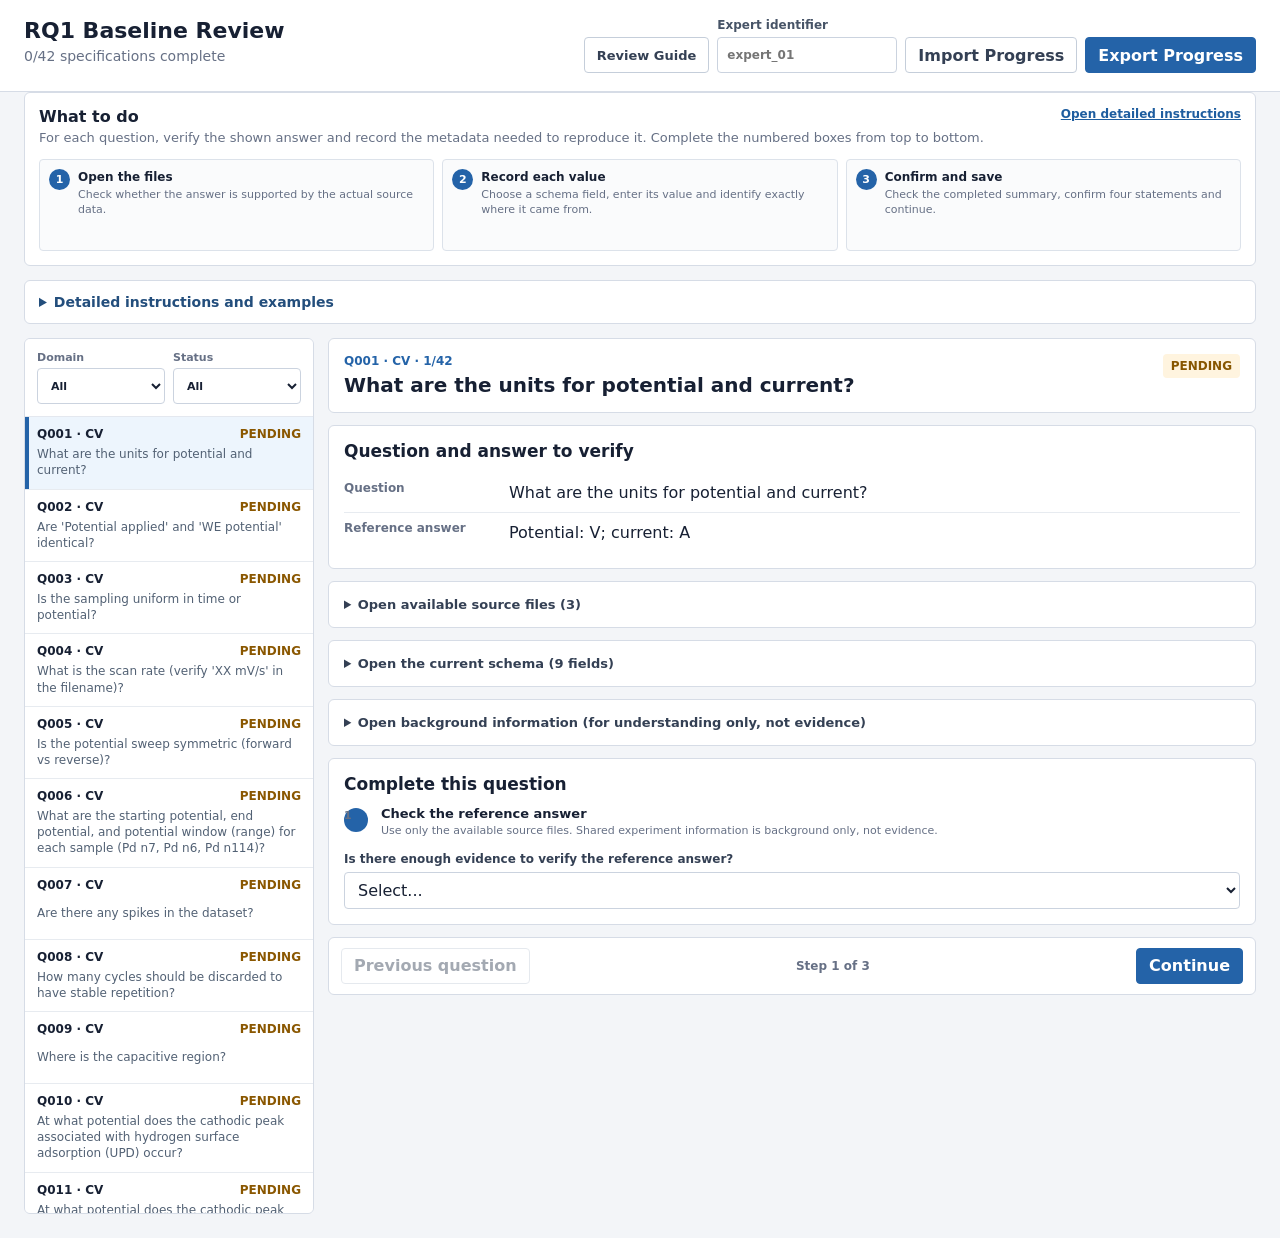
==== docs/baseline-review/index.html @ cbc051f6 "Update source-grounded baseline review" ====
<!doctype html>
<html lang="en">
  <head>
    <meta charset="utf-8" />
    <meta name="viewport" content="width=device-width, initial-scale=1" />
    <title>RQ1 Baseline Review</title>
    <link rel="stylesheet" href="style.css?v=15" />
  </head>
  <body>
    <main class="app">
      <header class="topbar">
        <div>
          <h1>RQ1 Baseline Review</h1>
          <p id="progressText">Loading the blank specification packet...</p>
        </div>
        <div class="reviewer-tools">
          <a class="button-link secondary guide-link" href="#reviewGuide">Review Guide</a>
          <label>
            Expert identifier
            <input id="reviewerId" type="text" autocomplete="off" placeholder="expert_01" />
          </label>
          <button id="importBtn" type="button" class="secondary">Import Progress</button>
          <input id="importFile" type="file" accept="application/json,.json" hidden />
          <button id="exportBtn" type="button">Export Progress</button>
        </div>
      </header>

      <section class="quick-start" aria-labelledby="quickStartTitle">
        <div class="quick-start-heading">
          <div>
            <strong id="quickStartTitle">What to do</strong>
            <span>For each question, verify the shown answer and record the metadata needed to reproduce it. Complete the numbered boxes from top to bottom.</span>
          </div>
          <a class="guide-link" href="#reviewGuide">Open detailed instructions</a>
        </div>
        <ol class="quick-steps three-steps">
          <li><strong>Open the files</strong><span>Check whether the answer is supported by the actual source data.</span></li>
          <li><strong>Record each value</strong><span>Choose a schema field, enter its value and identify exactly where it came from.</span></li>
          <li><strong>Confirm and save</strong><span>Check the completed summary, confirm four statements and continue.</span></li>
        </ol>
      </section>

      <details id="reviewGuide" class="review-guide">
        <summary>Detailed instructions and examples</summary>
        <div class="guide-content">
          <section>
            <h2>Your goal</h2>
            <p>Create one verified baseline for each question. A baseline contains the schema field, grounded metadata value, exact source parts and procedure needed to reproduce the reference answer. You are not classifying failures on this page.</p>
          </section>

          <section>
            <h2>Before you start</h2>
            <ol>
              <li>Enter a reviewer code, for example <code>expert_01</code>.</li>
              <li>Read the question and reference answer.</li>
              <li>Open the source files and schema when you need to inspect them. Shared experiment information is background only.</li>
            </ol>
          </section>

          <section>
            <h2>What to select and what to type</h2>
            <dl class="guide-definitions">
              <dt>Is the answer supported?</dt>
              <dd>Choose <strong>Yes</strong> when the shown evidence is enough to verify it. Choose <strong>No</strong> when required information is absent. Choose <strong>Not sure</strong> when you cannot decide from what is shown.</dd>

              <dt>How the value was obtained</dt>
              <dd>For each metadata value, choose whether you copied it, calculated it or interpreted the data. Different values may use different methods.</dd>

              <dt>Source files</dt>
              <dd>Open the files to inspect their values. Select only the file or files actually used. Do not select every file unless all of them are needed.</dd>

              <dt>Exact source parts</dt>
              <dd>For every metadata value, tick the filename, header or data column that you used. A calculation must include every input column. A scientific interpretation must include every examined column.</dd>

              <dt>Shared experiment information</dt>
              <dd>This is provided only to help you understand the experiment. It is not an evidence source. Do not use it to verify the answer or enter a metadata value.</dd>

              <dt>Existing or new field</dt>
              <dd>Use an existing field when the schema already has a suitable place for the value. For a new field, first enter a short concept name such as <code>potential unit</code>. The page converts it mechanically to <code>potential_unit</code>. Check the suggested name, then write one sentence explaining what the field stores, including its scope and unit when needed.</dd>

              <dt>Value</dt>
              <dd>Enter the value supported by the evidence, including the unit when the field is text. Do not invent a value to match the reference answer.</dd>

              <dt>Direct reading</dt>
              <dd><strong>No formula.</strong> Use this form: <code>Column or header = Potential applied (V)</code>.</dd>

              <dt>Calculation</dt>
              <dd>Use this form: <code>Formula = max(Time(s)) - min(Time(s)); Input = Time(s); Unit = seconds</code>.</dd>

              <dt>Scientific rule</dt>
              <dd>Use this form: <code>Rule = ...; Threshold = ...; Data region = ...</code>. Write <code>not applicable</code> when no numerical threshold is used.</dd>

            </dl>
          </section>

          <section>
            <h2>One short example</h2>
            <p>For “What is the total duration?”, you might use the existing field <code>experiment_duration_seconds</code>, enter <code>5400</code>, choose <strong>Calculate</strong>, tick the <code>Time(s)</code> column and write <code>Formula = max(Time(s)) - min(Time(s)); Input = Time(s); Unit = seconds</code>.</p>
            <p>When a new field is required, enter <code>potential unit</code> as the short concept name, check the suggested name <code>potential_unit</code> and describe it as <code>Unit used for applied and working-electrode potential values.</code></p>
            <p>If an answer needs two metadata values, such as potential unit and current unit, complete one value box for each field.</p>
          </section>

          <section>
            <h2>Finish and save</h2>
            <p>Select <strong>Check my entries</strong>. Read the summary and tick the four confirmation boxes. Then select <strong>Save this question and continue</strong>. Use <strong>Export Progress</strong> before changing computers and <strong>Import Progress</strong> to continue later.</p>
          </section>
        </div>
      </details>

      <section class="workspace">
        <aside class="sidebar">
          <div class="sidebar-controls">
            <label>
              Domain
              <select id="domainFilter">
                <option value="ALL">All</option>
                <option value="CV">CV</option>
                <option value="DIL">DIL</option>
              </select>
            </label>
            <label>
              Status
              <select id="statusFilter">
                <option value="ALL">All</option>
                <option value="PENDING">Pending</option>
                <option value="COMPLETE">Complete</option>
              </select>
            </label>
          </div>
          <nav id="itemList" class="item-list" aria-label="Questions"></nav>
        </aside>

        <article id="itemView" class="item-view" aria-live="polite"></article>
      </section>
    </main>

    <script>
      window.HUMAN_ROUTE_CONFIG = {
        packetPath: "route_authoring_packet.json",
        sourceLinksEnabled: false,
        storageKey: "rq1-human-route-authoring-v1",
        reviewProtocol: "rq1-independent-human-route-review-v1"
      };
    </script>
    <script src="app.js?v=21"></script>
  </body>
</html>
---- docs/baseline-review/style.css ----
:root {
  color-scheme: light;
  font-family: Inter, ui-sans-serif, system-ui, -apple-system, BlinkMacSystemFont, "Segoe UI", sans-serif;
  color: #172033;
  background: #f3f5f8;
  font-synthesis: none;
}

* { box-sizing: border-box; }
body { margin: 0; }
button, input, select, textarea { font: inherit; }
button { cursor: pointer; }

.app { min-height: 100vh; }
.topbar {
  display: flex;
  justify-content: space-between;
  gap: 24px;
  padding: 18px 24px;
  border-bottom: 1px solid #d6dce6;
  background: #fff;
}
.topbar h1 { margin: 0; font-size: 22px; letter-spacing: 0; }
.topbar p { margin: 5px 0 0; color: #667085; font-size: 14px; }
.reviewer-tools { display: flex; align-items: end; gap: 8px; flex-wrap: wrap; }
.reviewer-tools label { display: grid; gap: 5px; color: #475467; font-size: 12px; font-weight: 700; }
.reviewer-tools input { width: 180px; }

input, select, textarea {
  border: 1px solid #cbd3df;
  border-radius: 4px;
  background: #fff;
  color: #172033;
}
input, select { min-height: 36px; padding: 7px 9px; }
textarea { width: 100%; min-height: 88px; padding: 9px 10px; resize: vertical; line-height: 1.45; }
input:focus, select:focus, textarea:focus { outline: 2px solid #9bc3ef; outline-offset: 1px; border-color: #2463a8; }

button {
  min-height: 36px;
  padding: 7px 12px;
  border: 1px solid #2463a8;
  border-radius: 4px;
  background: #2463a8;
  color: #fff;
  font-weight: 700;
}
button.secondary { border-color: #c5ceda; background: #fff; color: #344054; }
button:disabled { cursor: default; opacity: 0.45; }
.button-link {
  display: inline-flex;
  align-items: center;
  min-height: 36px;
  padding: 7px 12px;
  border: 1px solid #2463a8;
  border-radius: 4px;
  background: #2463a8;
  color: #fff;
  font-size: 13px;
  font-weight: 700;
  text-decoration: none;
}
.button-link.secondary { border-color: #c5ceda; background: #fff; color: #344054; }

.protocol-note {
  display: grid;
  grid-template-columns: auto minmax(240px, 1fr);
  align-items: center;
  gap: 16px;
  margin: 14px 24px;
  padding: 12px 14px;
  border: 1px solid #b8c8dc;
  border-left: 4px solid #2463a8;
  background: #f7fbff;
  font-size: 13px;
  line-height: 1.45;
}
.protocol-note span { color: #526174; }

.quick-start, .review-guide {
  margin: 0 24px 14px;
  border: 1px solid #d6dce6;
  border-radius: 6px;
  background: #fff;
}
.quick-start { padding: 14px; }
.quick-start-heading { display: flex; justify-content: space-between; align-items: start; gap: 16px; }
.quick-start-heading > div { display: grid; gap: 3px; }
.quick-start-heading strong { font-size: 16px; }
.quick-start-heading span { color: #667085; font-size: 13px; line-height: 1.4; }
.quick-start-heading a, .review-guide a { color: #1e5d9f; font-size: 12px; font-weight: 700; }
.quick-steps {
  display: grid;
  grid-template-columns: repeat(5, minmax(0, 1fr));
  gap: 8px;
  margin: 12px 0 0;
  padding: 0;
  list-style: none;
  counter-reset: quick-step;
}
.quick-steps.three-steps { grid-template-columns: repeat(3, minmax(0, 1fr)); }
.quick-steps li {
  position: relative;
  min-height: 92px;
  padding: 10px 9px 9px 38px;
  border: 1px solid #dce2ea;
  border-radius: 4px;
  background: #fafbfc;
  counter-increment: quick-step;
}
.quick-steps li::before {
  content: counter(quick-step);
  position: absolute;
  top: 9px;
  left: 9px;
  display: grid;
  place-items: center;
  width: 21px;
  height: 21px;
  border-radius: 50%;
  background: #2463a8;
  color: #fff;
  font-size: 11px;
  font-weight: 800;
}
.quick-steps strong, .quick-steps span { display: block; }
.quick-steps strong { margin-bottom: 4px; font-size: 12px; }
.quick-steps span { color: #667085; font-size: 11px; line-height: 1.35; }

.review-guide { scroll-margin-top: 12px; }
.review-guide > summary {
  padding: 13px 14px;
  color: #234e7c;
  font-size: 14px;
  font-weight: 800;
  cursor: pointer;
}
.review-guide[open] > summary { border-bottom: 1px solid #e2e7ed; }
.guide-content { display: grid; grid-template-columns: 1fr 1fr; gap: 18px 24px; padding: 18px; }
.guide-content section:first-child, .guide-content section:nth-child(3), .guide-content section:nth-child(4) { grid-column: 1 / -1; }
.guide-content h2 { margin: 0 0 8px; font-size: 15px; }
.guide-content h3 { margin: 0 0 6px; font-size: 12px; }
.guide-content p, .guide-content li, .guide-content dd { color: #526174; font-size: 12px; line-height: 1.5; }
.guide-content p { margin: 0; }
.guide-content ol, .guide-content ul { margin: 7px 0 0; padding-left: 19px; }
.guide-content code { font-family: ui-monospace, SFMono-Regular, Menlo, Consolas, monospace; color: #243f5e; }
.route-chain { display: flex; align-items: center; gap: 7px; flex-wrap: wrap; margin-top: 12px; }
.route-chain span { padding: 6px 8px; border: 1px solid #cfd9e6; border-radius: 4px; background: #f6f9fc; font-size: 11px; font-weight: 700; }
.route-chain b { color: #7c899a; font-size: 10px; text-transform: uppercase; }
.guide-definitions { display: grid; grid-template-columns: 230px minmax(0, 1fr); margin: 0; }
.guide-definitions dt, .guide-definitions dd { margin: 0; padding: 8px 0; border-top: 1px solid #e7ebf0; }
.guide-definitions dt { padding-right: 12px; color: #344054; font-size: 12px; font-weight: 800; }
.example-grid { display: grid; grid-template-columns: repeat(3, minmax(0, 1fr)); gap: 8px; margin-top: 10px; }
.example-grid > div { min-width: 0; padding: 10px; border: 1px solid #dce2ea; border-radius: 4px; background: #fafbfc; }
.example-grid pre { margin: 0; overflow: auto; color: #344054; font-size: 11px; line-height: 1.4; }

.workspace { display: grid; grid-template-columns: 290px minmax(0, 1fr); gap: 14px; padding: 0 24px 24px; }
.sidebar, .panel, .nav-panel {
  border: 1px solid #d6dce6;
  border-radius: 6px;
  background: #fff;
}
.sidebar { position: sticky; top: 12px; align-self: start; max-height: calc(100vh - 24px); overflow: auto; }
.sidebar-controls { display: grid; grid-template-columns: 1fr 1fr; gap: 8px; padding: 12px; border-bottom: 1px solid #e4e8ef; }
.sidebar-controls label { display: grid; gap: 4px; color: #667085; font-size: 11px; font-weight: 700; }
.item-list { display: grid; }
.item-button {
  display: grid;
  gap: 5px;
  width: 100%;
  min-height: 72px;
  padding: 10px 12px;
  border: 0;
  border-bottom: 1px solid #e7ebf0;
  border-radius: 0;
  background: #fff;
  color: #172033;
  text-align: left;
  font-weight: 400;
}
.item-button:hover { background: #f6f9fc; }
.item-button.active { box-shadow: inset 4px 0 #2463a8; background: #edf5fd; }
.item-top { display: flex; justify-content: space-between; gap: 8px; font-size: 12px; font-weight: 800; }
.item-question { color: #526174; font-size: 12px; line-height: 1.35; }
.status { color: #8a5700; }
.status.complete { color: #16704a; }

.item-view { min-width: 0; }
.panel { margin-bottom: 12px; padding: 15px; }
.panel h2 { margin: 0 0 12px; font-size: 17px; }
.panel h3 { margin: 15px 0 8px; font-size: 14px; }
.question-heading { display: flex; justify-content: space-between; gap: 16px; align-items: start; }
.eyebrow { margin-bottom: 5px; color: #2463a8; font-size: 12px; font-weight: 800; text-transform: uppercase; }
.question-heading h2 { margin: 0; font-size: 20px; }
.completion-badge { flex: 0 0 auto; padding: 5px 8px; border-radius: 4px; background: #fff4df; color: #875600; font-size: 12px; font-weight: 800; }
.completion-badge.complete { background: #e8f6ee; color: #17613f; }

.evidence-grid { display: grid; grid-template-columns: minmax(0, 0.85fr) minmax(0, 1.15fr); gap: 12px; }
.labeled-value { display: grid; grid-template-columns: 155px minmax(0, 1fr); gap: 10px; padding: 8px 0; border-top: 1px solid #e7ebf0; }
.labeled-value:first-of-type { border-top: 0; }
.value-label { color: #667085; font-size: 12px; font-weight: 800; }
.value-content { white-space: pre-wrap; overflow-wrap: anywhere; line-height: 1.45; }

.schema-grid, .source-grid { display: grid; grid-template-columns: repeat(auto-fit, minmax(230px, 1fr)); gap: 8px; }
.schema-card, .source-card { padding: 10px; border: 1px solid #dce2ea; border-radius: 4px; background: #fafbfc; }
.schema-card strong, .source-card strong { display: block; overflow-wrap: anywhere; }
.schema-card p, .source-card p { margin: 5px 0 0; color: #667085; font-size: 12px; line-height: 1.4; }
.source-link { display: inline-block; margin-top: 8px; color: #175cd3; font-size: 12px; font-weight: 800; text-decoration: none; }
.source-link:hover { text-decoration: underline; }
.private-source-note { display: block; margin-top: 8px; color: #667085; font-size: 12px; font-weight: 700; }
.field-type { color: #2463a8; font-size: 11px; font-weight: 800; }
.context { max-height: 220px; overflow: auto; padding: 10px; border: 1px solid #e1e6ed; background: #fafbfc; white-space: pre-wrap; font-size: 12px; line-height: 1.45; }
.reference-details > summary { color: #344054; font-size: 13px; font-weight: 800; cursor: pointer; }
.reference-details[open] > summary { margin-bottom: 12px; padding-bottom: 10px; border-bottom: 1px solid #e2e7ed; }

.form-grid { display: grid; grid-template-columns: 1fr 1fr; gap: 12px; }
.form-step {
  grid-column: 1 / -1;
  display: grid;
  grid-template-columns: 28px minmax(0, 1fr);
  gap: 9px;
  align-items: start;
  margin-top: 5px;
  padding: 10px 0 2px;
  border-top: 1px solid #e2e7ed;
}
.form-step:first-child { margin-top: 0; padding-top: 0; border-top: 0; }
.form-step-number { display: grid; place-items: center; width: 24px; height: 24px; border-radius: 50%; background: #2463a8; color: #fff; font-size: 11px; font-weight: 800; }
.form-step strong, .form-step span { display: block; }
.form-step strong { font-size: 13px; }
.form-step span { margin-top: 2px; color: #667085; font-size: 11px; line-height: 1.4; }
.form-field { display: grid; align-content: start; gap: 6px; }
.form-field.full { grid-column: 1 / -1; }
.form-field > span { color: #344054; font-size: 12px; font-weight: 800; }
.help { color: #667085; font-size: 11px; line-height: 1.4; }
.route-editor { gap: 10px; }
.route-editor-heading > div { display: grid; gap: 3px; }
.route-editor-heading strong { color: #344054; font-size: 12px; }
.route-editor-heading span { color: #667085; font-size: 11px; line-height: 1.4; }
.method-guidance { display: grid; gap: 3px; padding: 9px 10px; border-left: 3px solid #2463a8; background: #eef5fc; }
.method-guidance strong { color: #234e7c; font-size: 12px; }
.method-guidance span { color: #526174; font-size: 11px; line-height: 1.4; }
.method-example { display: grid; grid-template-columns: auto minmax(0, 1fr); gap: 7px; margin-top: 5px; padding-top: 6px; border-top: 1px solid #cfdeed; }
.method-example b { color: #344054; font-size: 11px; }
.method-example span { overflow-wrap: anywhere; }
.next-action { padding: 10px 12px; border-left: 3px solid #6b7f99; background: #f5f7fa; color: #475467; font-size: 12px; line-height: 1.45; }
.route-empty { padding: 14px; border: 1px dashed #cbd3df; border-radius: 4px; color: #667085; font-size: 12px; text-align: center; }
.route-field-card { padding: 12px; border: 1px solid #cfd8e4; border-radius: 4px; background: #f9fbfd; }
.route-field-header { display: flex; justify-content: space-between; align-items: center; gap: 12px; margin-bottom: 10px; }
.route-field-header > strong { overflow-wrap: anywhere; font-size: 13px; }
.compact-button { min-height: 30px; padding: 4px 8px; font-size: 11px; }
.route-field-grid { display: grid; grid-template-columns: 1fr 1fr; gap: 9px; }
.route-control { display: grid; align-content: start; gap: 5px; }
.route-control.full, .existing-field-summary.full, .method-guidance.full, .next-action.full, .field-name-help.full { grid-column: 1 / -1; }
.field-name-help { display: flex; align-items: center; justify-content: space-between; gap: 10px; padding: 8px 9px; border-left: 3px solid #2463a8; background: #f4f8fc; }
.field-name-help span { color: #526174; font-size: 11px; line-height: 1.4; }
.field-name-help code { flex: none; padding: 5px 7px; border: 1px solid #d7dee8; background: #fff; color: #243f5e; font-size: 11px; }
.route-control > span { color: #475467; font-size: 11px; font-weight: 800; }
.route-control textarea { min-height: 70px; }
.existing-field-summary { display: grid; gap: 3px; padding: 9px; border-left: 3px solid #5489bf; background: #eef5fc; }
.existing-field-summary strong { overflow-wrap: anywhere; font-size: 11px; }
.existing-field-summary span { color: #526174; font-size: 11px; line-height: 1.4; }
.add-field-button { justify-self: start; }
.baseline-summary { border: 1px solid #d5dee9; border-radius: 4px; background: #fafbfc; padding: 10px 12px; }
.baseline-summary .labeled-value { grid-template-columns: 180px minmax(0, 1fr); }
.summary-label { margin-top: 8px; padding-top: 10px; border-top: 1px solid #e1e6ed; color: #667085; font-size: 12px; font-weight: 800; }
.summary-fields { display: grid; gap: 6px; margin-top: 7px; }
.summary-field { display: grid; gap: 2px; padding: 8px; border: 1px solid #dde3eb; border-radius: 4px; background: #fff; }
.summary-field strong { overflow-wrap: anywhere; font-size: 12px; }
.summary-field span { overflow-wrap: anywhere; color: #526174; font-size: 11px; line-height: 1.35; }
.validation-list { display: grid; gap: 7px; }
.validation-check { display: flex; align-items: start; gap: 9px; padding: 10px; border: 1px solid #dce2ea; border-radius: 4px; background: #fafbfc; }
.validation-check input { flex: 0 0 auto; min-height: auto; width: 17px; height: 17px; margin-top: 1px; }
.validation-check span { color: #344054; font-size: 12px; font-weight: 700; line-height: 1.4; }
.source-options { display: grid; gap: 6px; }
.check-option { display: flex; align-items: start; gap: 8px; padding: 7px 8px; border: 1px solid #e0e5ec; border-radius: 4px; }
.check-option input { min-height: auto; width: 16px; height: 16px; margin-top: 1px; }
.check-option span { overflow-wrap: anywhere; font-size: 12px; }
.source-component-selector { display: grid; gap: 8px; }
.source-component-groups { display: grid; gap: 8px; }
.source-component-group { display: grid; gap: 7px; padding: 9px; border: 1px solid #d7dee8; border-radius: 4px; background: #fff; }
.source-component-group > strong { overflow-wrap: anywhere; font-size: 12px; }
.source-component-options { display: grid; grid-template-columns: repeat(2, minmax(0, 1fr)); gap: 6px; }
.source-component-option { display: grid; grid-template-columns: 16px minmax(0, 1fr); align-items: start; gap: 7px; padding: 7px 8px; border: 1px solid #e0e5ec; border-radius: 4px; background: #f8fafc; }
.source-component-option input { width: 16px; height: 16px; min-height: auto; margin: 1px 0 0; }
.source-component-option span { overflow-wrap: anywhere; font-size: 12px; line-height: 1.35; }
.json-input { min-height: 180px; font-family: ui-monospace, SFMono-Regular, Menlo, Consolas, monospace; font-size: 12px; tab-size: 2; }
.validation-error { margin-top: 12px; padding: 9px 10px; border-left: 3px solid #b42318; background: #fff2f0; color: #8f1f17; font-size: 12px; }

.nav-panel { display: grid; grid-template-columns: auto 1fr auto; align-items: center; gap: 12px; margin-bottom: 12px; padding: 10px 12px; }
.nav-status { text-align: center; color: #667085; font-size: 12px; font-weight: 800; }

@media (max-width: 980px) {
  .protocol-note { grid-template-columns: 1fr; }
  .quick-steps { grid-template-columns: repeat(2, minmax(0, 1fr)); }
  .quick-steps.three-steps { grid-template-columns: repeat(3, minmax(0, 1fr)); }
  .guide-content { grid-template-columns: 1fr; }
  .guide-content section:first-child, .guide-content section:nth-child(3), .guide-content section:nth-child(4) { grid-column: auto; }
  .example-grid { grid-template-columns: 1fr; }
  .workspace { grid-template-columns: 1fr; }
  .sidebar { position: static; max-height: 320px; }
  .evidence-grid, .form-grid { grid-template-columns: 1fr; }
  .form-field.full { grid-column: auto; }
  .route-field-grid { grid-template-columns: 1fr; }
  .route-control.full, .existing-field-summary.full, .method-guidance.full, .next-action.full, .field-name-help.full { grid-column: auto; }
  .field-name-help { align-items: start; flex-direction: column; }
  .source-component-options { grid-template-columns: 1fr; }
}

@media (max-width: 640px) {
  .topbar { flex-direction: column; padding: 14px; }
  .protocol-note { margin: 10px 14px; }
  .quick-start, .review-guide { margin: 0 14px 10px; }
  .quick-start-heading { display: grid; }
  .quick-steps { grid-template-columns: 1fr; }
  .quick-steps.three-steps { grid-template-columns: 1fr; }
  .quick-steps li { min-height: auto; }
  .guide-content { padding: 14px; }
  .guide-definitions { grid-template-columns: 1fr; }
  .guide-definitions dt { padding-bottom: 2px; }
  .guide-definitions dd { padding-top: 0; border-top: 0; }
  .workspace { padding: 0 14px 14px; }
  .reviewer-tools { align-items: stretch; }
  .reviewer-tools label, .reviewer-tools input { width: 100%; }
  .labeled-value { grid-template-columns: 1fr; gap: 3px; }
  .baseline-summary .labeled-value { grid-template-columns: 1fr; }
}
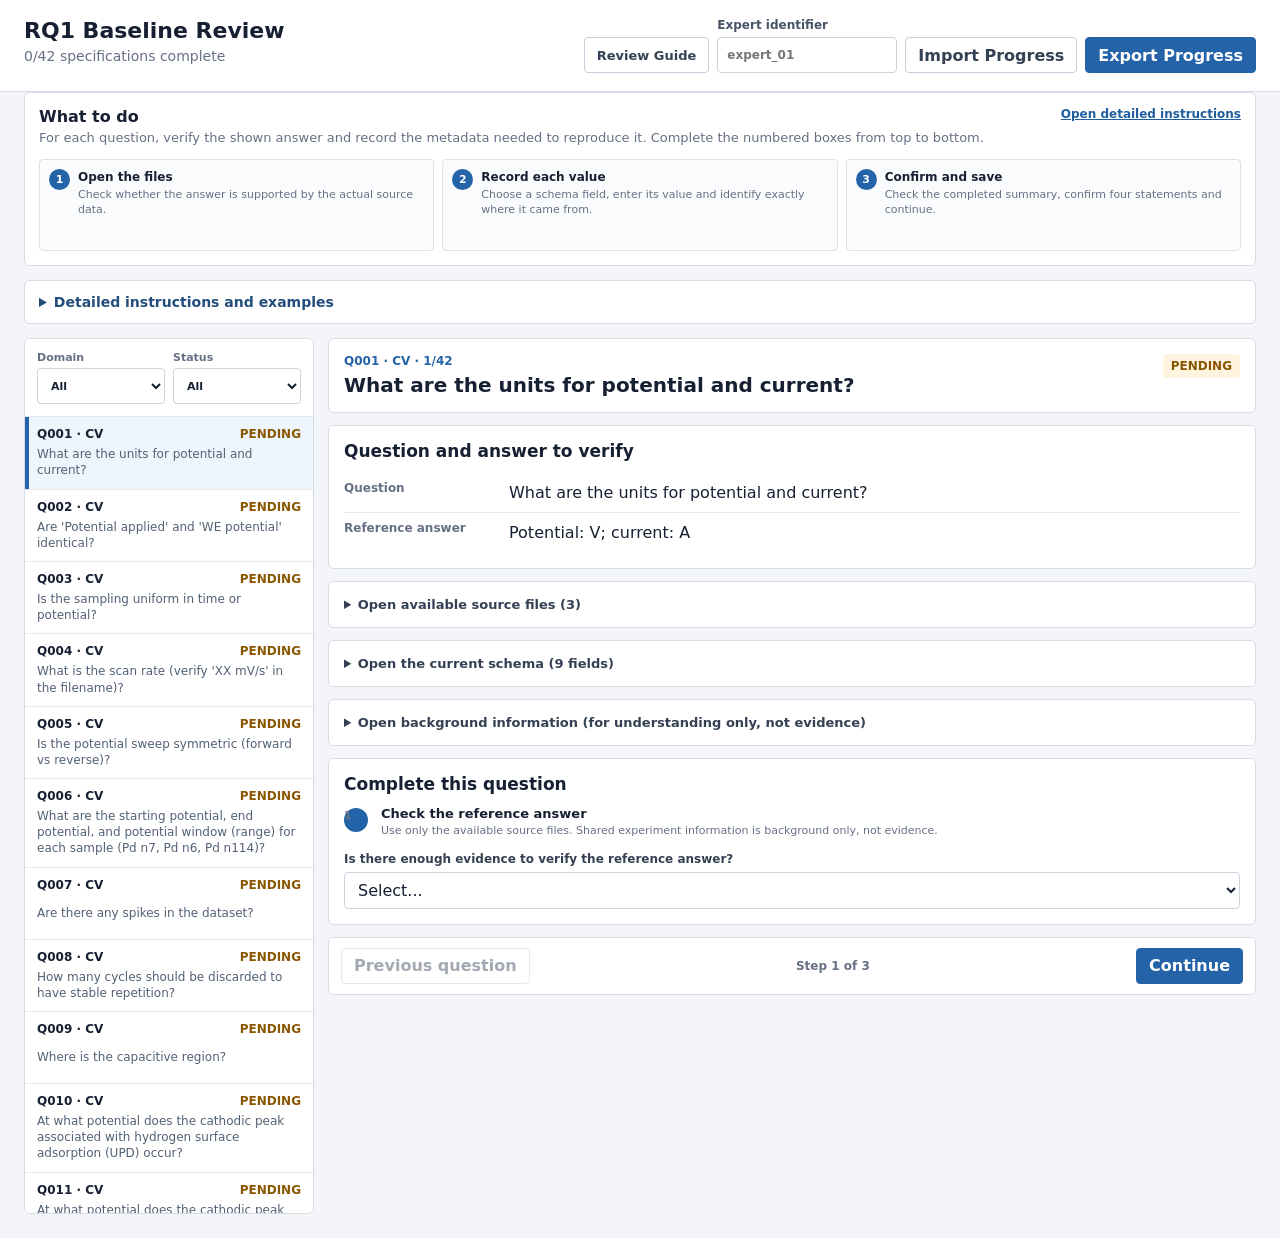
==== commit 4d64307c: "Handle partially supported baseline answers" ====
--- a/docs/baseline-review/index.html
+++ b/docs/baseline-review/index.html
@@ -61,7 +61,7 @@
             <h2>What to select and what to type</h2>
             <dl class="guide-definitions">
               <dt>Is the answer supported?</dt>
-              <dd>Choose <strong>Yes</strong> when the shown evidence is enough to verify it. Choose <strong>No</strong> when required information is absent. Choose <strong>Not sure</strong> when you cannot decide from what is shown.</dd>
+              <dd>Choose <strong>Yes</strong> only when every part of the reference answer can be verified. Choose <strong>Partially</strong> when one part can be verified but another part is missing. Choose <strong>No</strong> when the reference answer cannot be verified. Choose <strong>Not sure</strong> when you cannot decide from what is shown.</dd>
 
               <dt>How the value was obtained</dt>
               <dd>For each metadata value, choose whether you copied it, calculated it or interpreted the data. Different values may use different methods.</dd>
@@ -142,6 +142,6 @@
         reviewProtocol: "rq1-independent-human-route-review-v1"
       };
     </script>
-    <script src="app.js?v=21"></script>
+    <script src="app.js?v=22"></script>
   </body>
 </html>
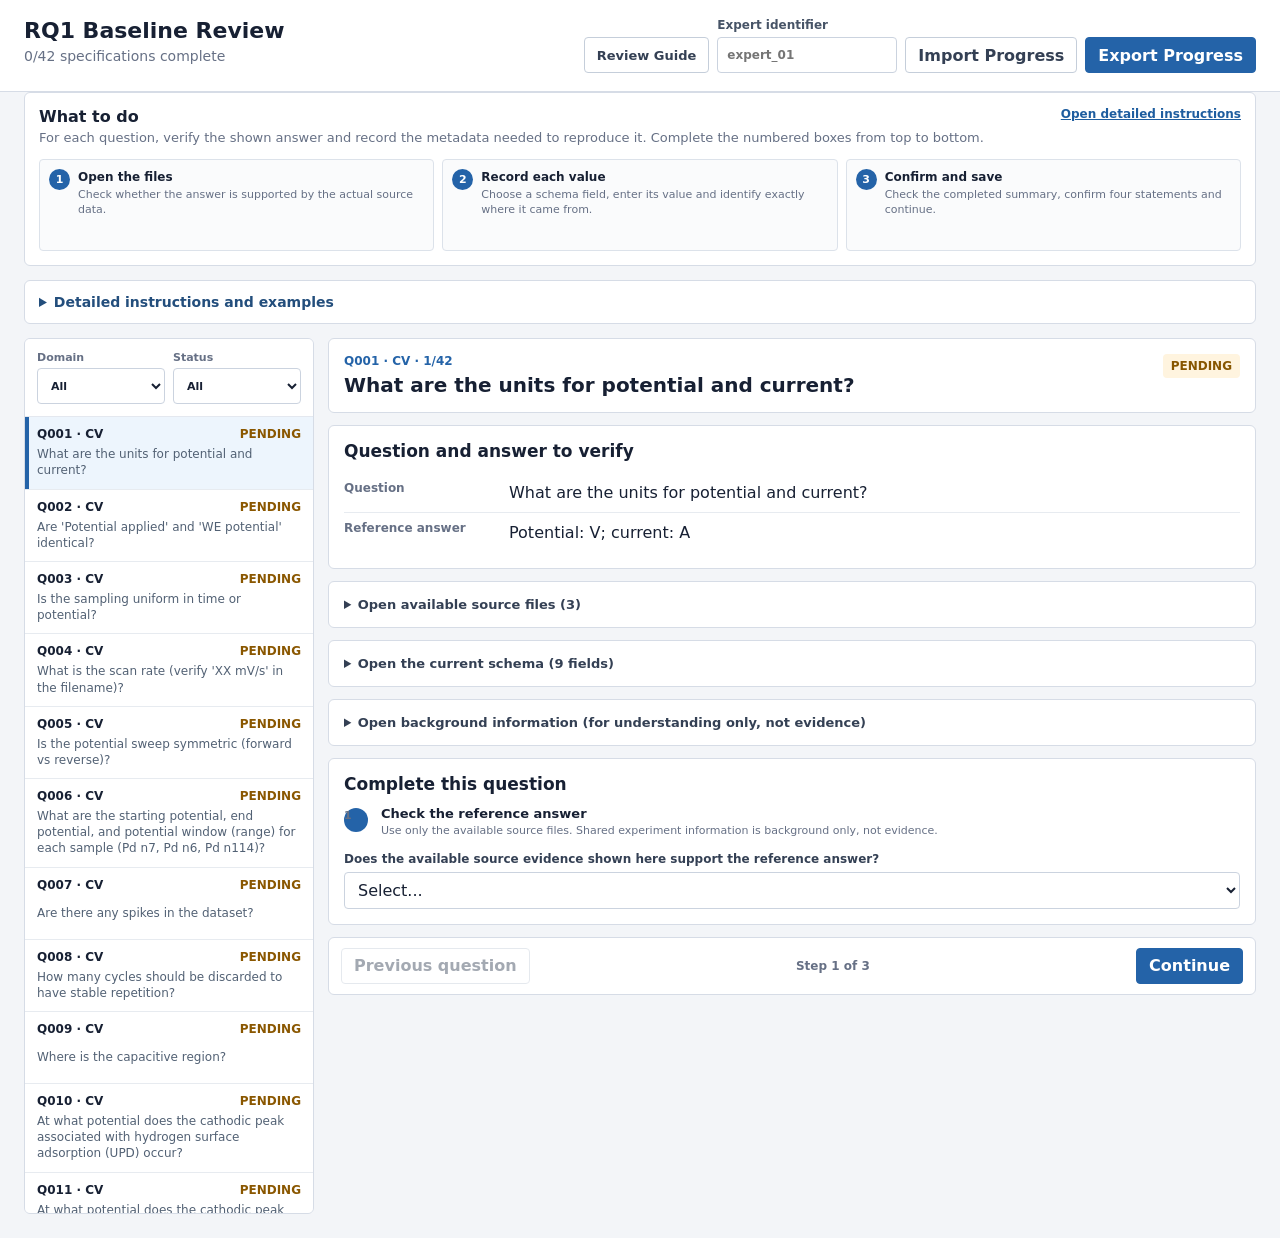
==== commit 3d9b847f: "Clarify baseline evidence choices" ====
--- a/docs/baseline-review/index.html
+++ b/docs/baseline-review/index.html
@@ -61,7 +61,7 @@
             <h2>What to select and what to type</h2>
             <dl class="guide-definitions">
               <dt>Is the answer supported?</dt>
-              <dd>Choose <strong>Yes</strong> only when every part of the reference answer can be verified. Choose <strong>Partially</strong> when one part can be verified but another part is missing. Choose <strong>No</strong> when the reference answer cannot be verified. Choose <strong>Not sure</strong> when you cannot decide from what is shown.</dd>
+              <dd>Use only the available source evidence shown for the question. Choose <strong>Yes</strong> when it supports every part of the reference answer. Choose <strong>Partially</strong> when it supports some parts but not all. Choose <strong>No</strong> when it does not support the reference answer. Choose <strong>Not sure</strong> when the available evidence does not allow you to determine support.</dd>
 
               <dt>How the value was obtained</dt>
               <dd>For each metadata value, choose whether you copied it, calculated it or interpreted the data. Different values may use different methods.</dd>
@@ -142,6 +142,6 @@
         reviewProtocol: "rq1-independent-human-route-review-v1"
       };
     </script>
-    <script src="app.js?v=22"></script>
+    <script src="app.js?v=23"></script>
   </body>
 </html>
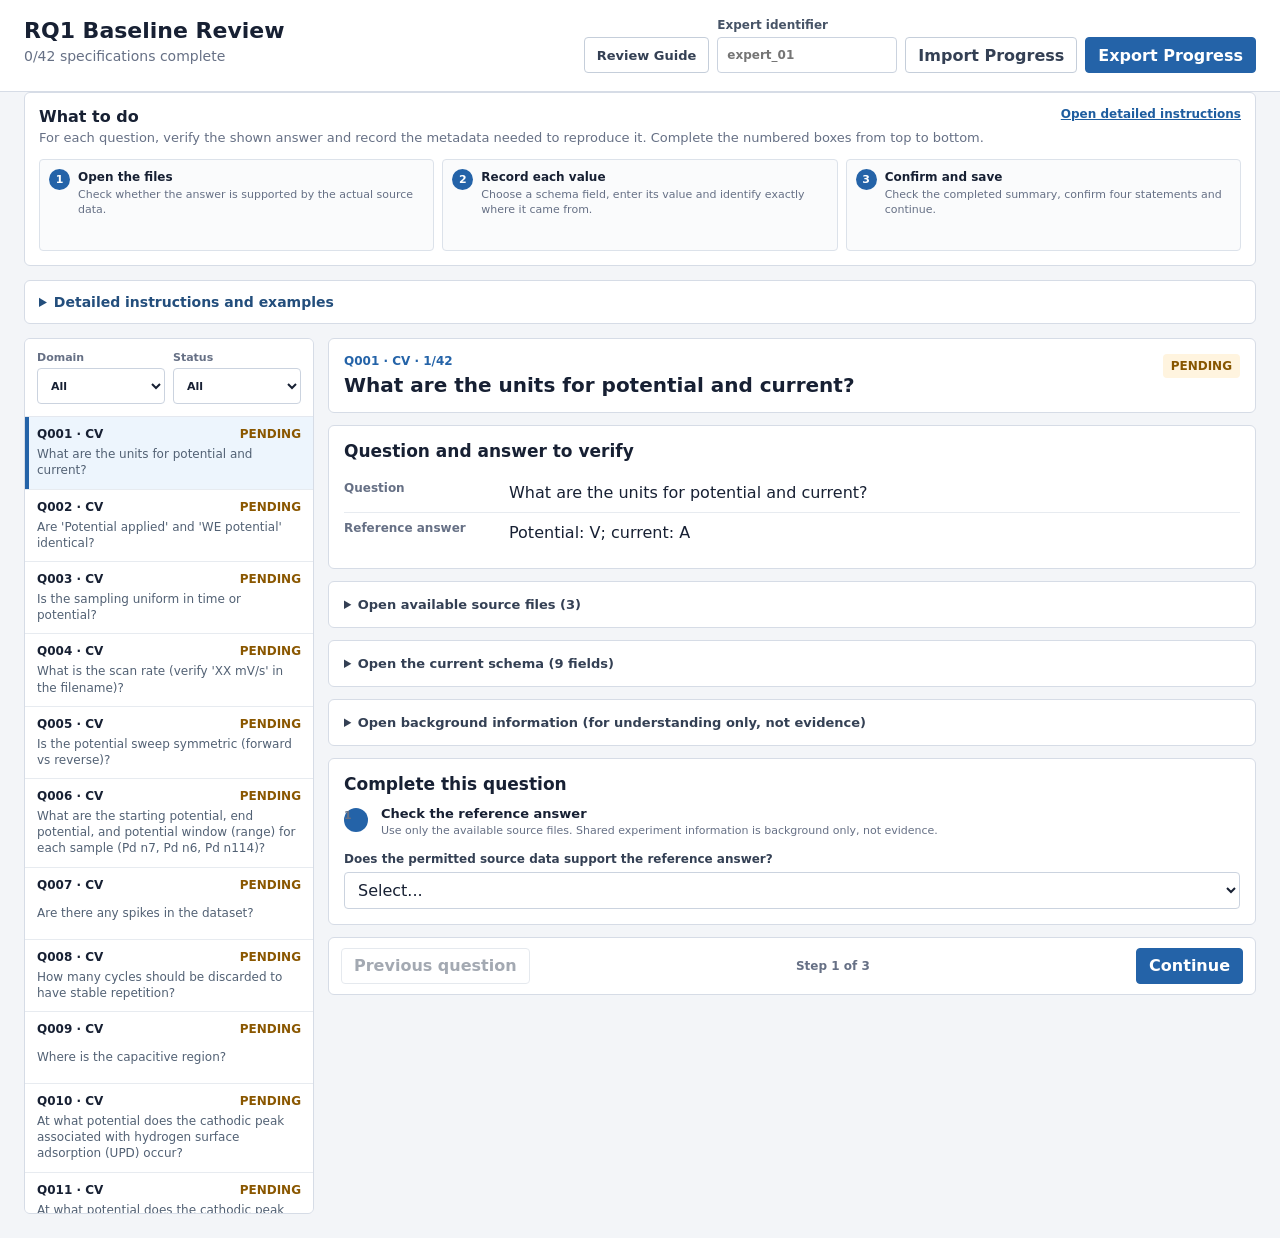
==== commit c04436f1: "Use source data terminology in baseline review" ====
--- a/docs/baseline-review/index.html
+++ b/docs/baseline-review/index.html
@@ -61,7 +61,7 @@
             <h2>What to select and what to type</h2>
             <dl class="guide-definitions">
               <dt>Is the answer supported?</dt>
-              <dd>Use only the available source evidence shown for the question. Choose <strong>Yes</strong> when it supports every part of the reference answer. Choose <strong>Partially</strong> when it supports some parts but not all. Choose <strong>No</strong> when it does not support the reference answer. Choose <strong>Not sure</strong> when the available evidence does not allow you to determine support.</dd>
+              <dd>Use only the permitted source data listed for the question. Choose <strong>Yes</strong> when the source data supports every part of the reference answer. Choose <strong>Partially</strong> when it supports some parts but not all. Choose <strong>No</strong> when the required information is absent from the source data. Choose <strong>Not sure</strong> when you cannot determine support from the source data.</dd>
 
               <dt>How the value was obtained</dt>
               <dd>For each metadata value, choose whether you copied it, calculated it or interpreted the data. Different values may use different methods.</dd>
@@ -142,6 +142,6 @@
         reviewProtocol: "rq1-independent-human-route-review-v1"
       };
     </script>
-    <script src="app.js?v=23"></script>
+    <script src="app.js?v=24"></script>
   </body>
 </html>
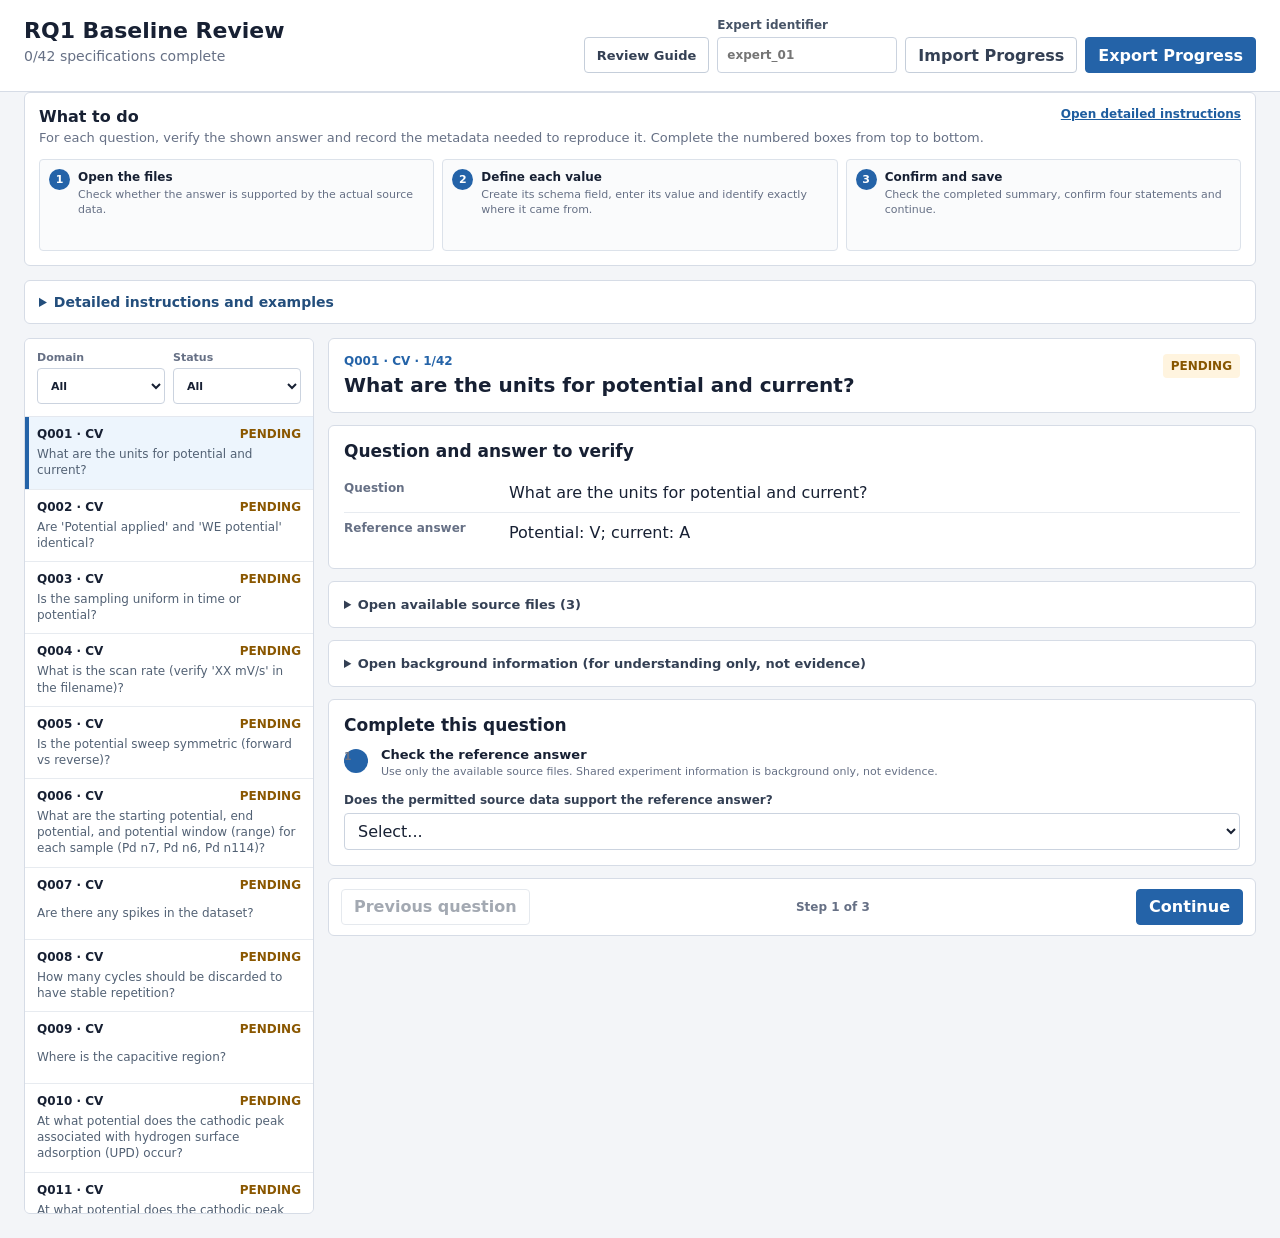
==== commit 563e037b: "Remove generated schemas from baseline review" ====
--- a/docs/baseline-review/index.html
+++ b/docs/baseline-review/index.html
@@ -35,7 +35,7 @@
         </div>
         <ol class="quick-steps three-steps">
           <li><strong>Open the files</strong><span>Check whether the answer is supported by the actual source data.</span></li>
-          <li><strong>Record each value</strong><span>Choose a schema field, enter its value and identify exactly where it came from.</span></li>
+          <li><strong>Define each value</strong><span>Create its schema field, enter its value and identify exactly where it came from.</span></li>
           <li><strong>Confirm and save</strong><span>Check the completed summary, confirm four statements and continue.</span></li>
         </ol>
       </section>
@@ -45,7 +45,7 @@
         <div class="guide-content">
           <section>
             <h2>Your goal</h2>
-            <p>Create one verified baseline for each question. A baseline contains the schema field, grounded metadata value, exact source parts and procedure needed to reproduce the reference answer. You are not classifying failures on this page.</p>
+            <p>Create one verified baseline for each question. Define every required schema field yourself from the question, reference answer and permitted source data. A baseline also contains grounded metadata values, exact source parts and procedures needed to reproduce the reference answer. You are not classifying failures on this page.</p>
           </section>
 
           <section>
@@ -53,7 +53,7 @@
             <ol>
               <li>Enter a reviewer code, for example <code>expert_01</code>.</li>
               <li>Read the question and reference answer.</li>
-              <li>Open the source files and schema when you need to inspect them. Shared experiment information is background only.</li>
+              <li>Open the source files when you need to inspect them. Shared experiment information is background only.</li>
             </ol>
           </section>
 
@@ -64,7 +64,7 @@
               <dd>Use only the permitted source data listed for the question. Choose <strong>Yes</strong> when the source data supports every part of the reference answer. Choose <strong>Partially</strong> when it supports some parts but not all. Choose <strong>No</strong> when the required information is absent from the source data. Choose <strong>Not sure</strong> when you cannot determine support from the source data.</dd>
 
               <dt>How the value was obtained</dt>
-              <dd>For each metadata value, choose whether you copied it, calculated it or interpreted the data. Different values may use different methods.</dd>
+              <dd>For each metadata value, choose whether you copied it, calculated it or interpreted the data. The final input box changes with this choice and tells you whether to enter a source location, calculation or scientific criterion.</dd>
 
               <dt>Source files</dt>
               <dd>Open the files to inspect their values. Select only the file or files actually used. Do not select every file unless all of them are needed.</dd>
@@ -75,8 +75,8 @@
               <dt>Shared experiment information</dt>
               <dd>This is provided only to help you understand the experiment. It is not an evidence source. Do not use it to verify the answer or enter a metadata value.</dd>
 
-              <dt>Existing or new field</dt>
-              <dd>Use an existing field when the schema already has a suitable place for the value. For a new field, first enter a short concept name such as <code>potential unit</code>. The page converts it mechanically to <code>potential_unit</code>. Check the suggested name, then write one sentence explaining what the field stores, including its scope and unit when needed.</dd>
+              <dt>Define a schema field</dt>
+              <dd>For every required metadata value, enter a short concept name such as <code>potential unit</code>. The page converts it mechanically to <code>potential_unit</code>. Check the suggested name, choose its data type and write one sentence explaining what the field stores, including its scope and unit when needed. No pre-existing or model-generated schema fields are provided.</dd>
 
               <dt>Value</dt>
               <dd>Enter the value supported by the evidence, including the unit when the field is text. Do not invent a value to match the reference answer.</dd>
@@ -95,8 +95,8 @@
 
           <section>
             <h2>One short example</h2>
-            <p>For “What is the total duration?”, you might use the existing field <code>experiment_duration_seconds</code>, enter <code>5400</code>, choose <strong>Calculate</strong>, tick the <code>Time(s)</code> column and write <code>Formula = max(Time(s)) - min(Time(s)); Input = Time(s); Unit = seconds</code>.</p>
-            <p>When a new field is required, enter <code>potential unit</code> as the short concept name, check the suggested name <code>potential_unit</code> and describe it as <code>Unit used for applied and working-electrode potential values.</code></p>
+            <p>For “What is the total duration?”, define <code>experiment_duration_seconds</code>, enter <code>5400</code>, choose <strong>Calculate</strong>, tick the <code>Time(s)</code> column and write <code>Formula = max(Time(s)) - min(Time(s)); Input = Time(s); Unit = seconds</code>.</p>
+            <p>For a potential unit, enter <code>potential unit</code> as the short concept name, check the suggested name <code>potential_unit</code> and describe it as <code>Unit used for applied and working-electrode potential values.</code></p>
             <p>If an answer needs two metadata values, such as potential unit and current unit, complete one value box for each field.</p>
           </section>
 
@@ -138,10 +138,10 @@
       window.HUMAN_ROUTE_CONFIG = {
         packetPath: "route_authoring_packet.json",
         sourceLinksEnabled: false,
-        storageKey: "rq1-human-route-authoring-v1",
-        reviewProtocol: "rq1-independent-human-route-review-v1"
+        storageKey: "rq1-human-route-authoring-v2",
+        reviewProtocol: "rq1-independent-human-route-review-v2"
       };
     </script>
-    <script src="app.js?v=24"></script>
+    <script src="app.js?v=26"></script>
   </body>
 </html>
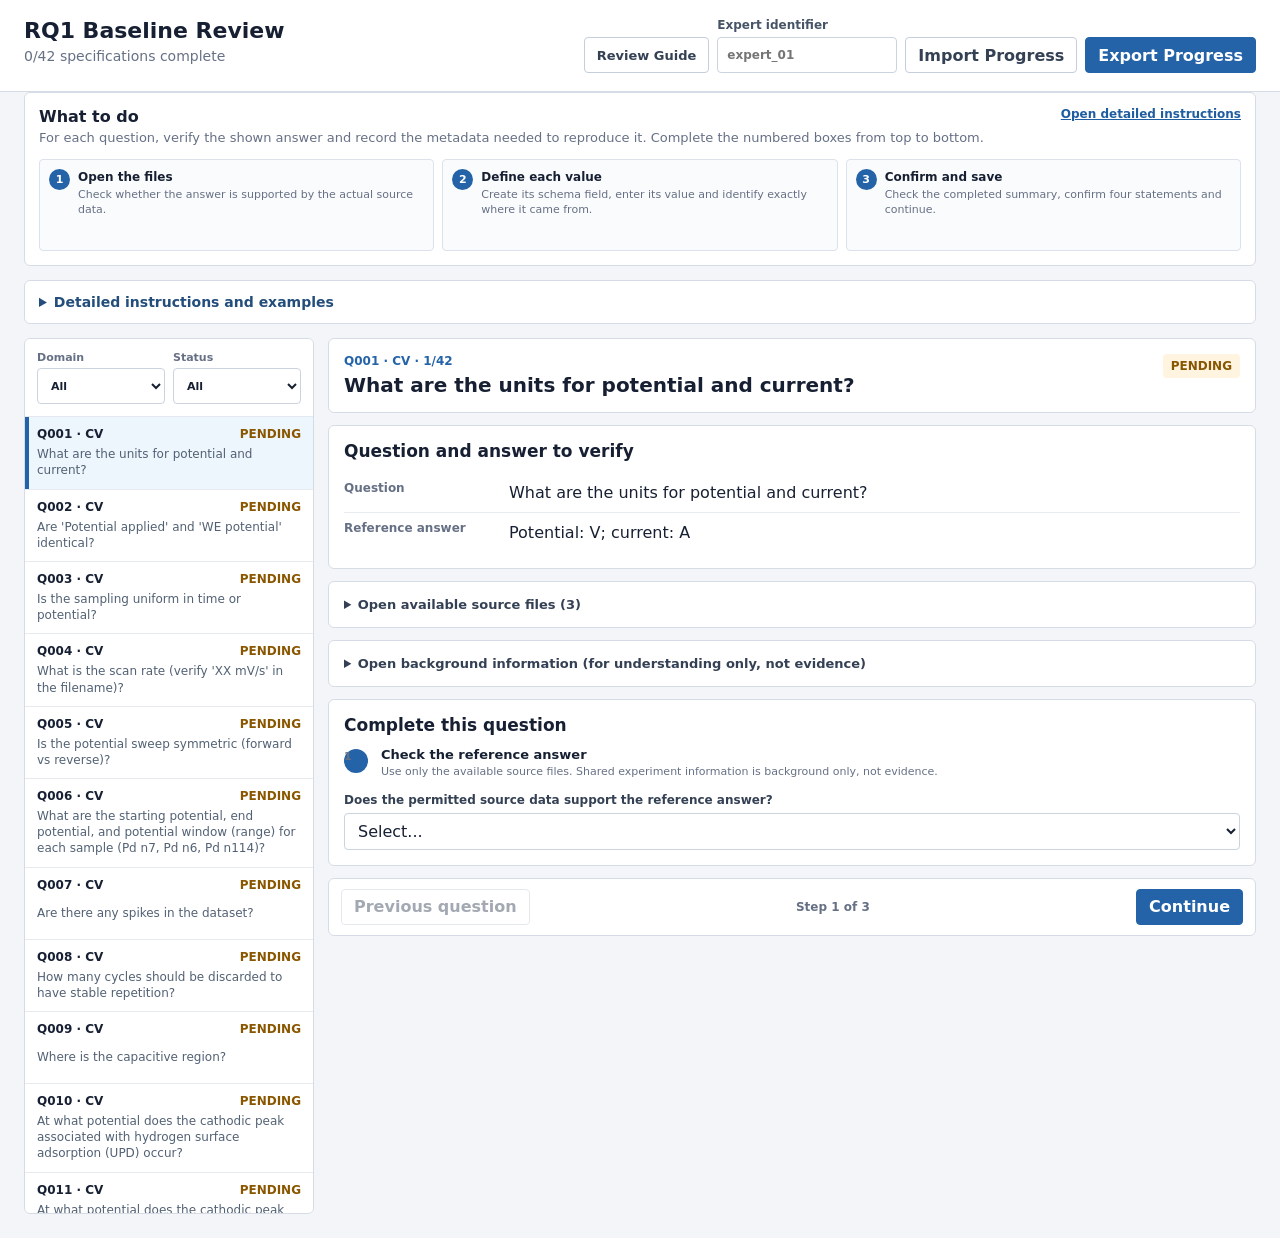
==== commit 2199d146: "Fix baseline review packet loading" ====
--- a/docs/baseline-review/index.html
+++ b/docs/baseline-review/index.html
@@ -136,12 +136,12 @@
 
     <script>
       window.HUMAN_ROUTE_CONFIG = {
-        packetPath: "route_authoring_packet.json",
+        packetPath: "route_authoring_packet.json?v=cd31a4e5",
         sourceLinksEnabled: false,
         storageKey: "rq1-human-route-authoring-v2",
         reviewProtocol: "rq1-independent-human-route-review-v2"
       };
     </script>
-    <script src="app.js?v=26"></script>
+    <script src="app.js?v=27"></script>
   </body>
 </html>
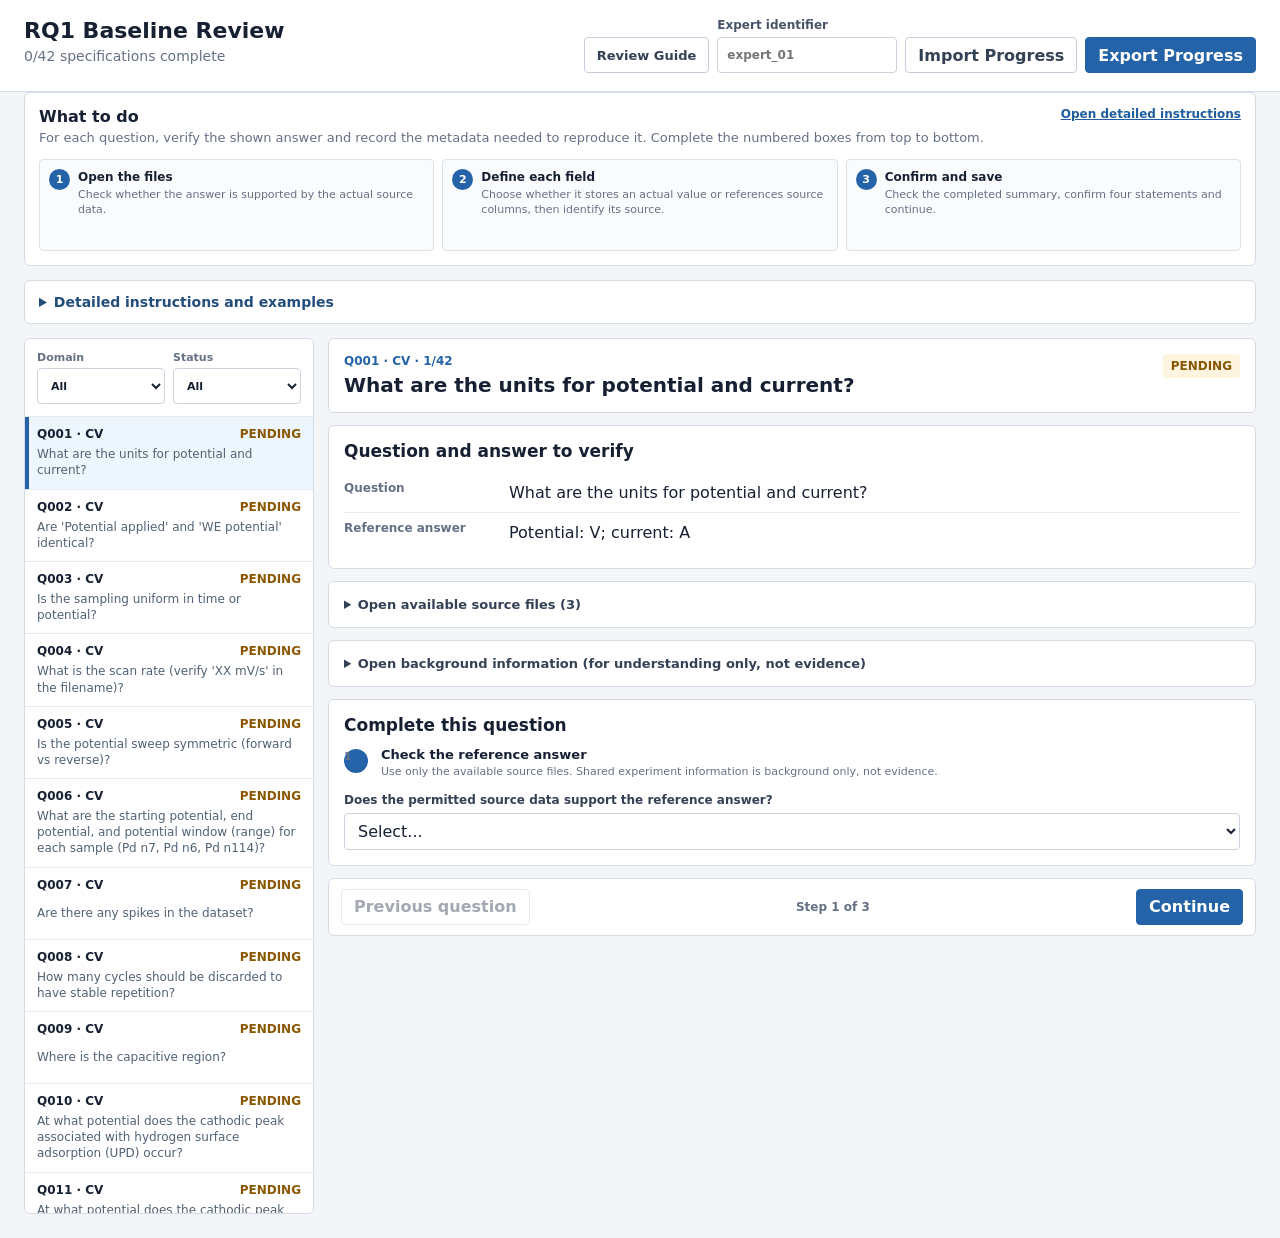
==== commit 169b9749: "Clarify baseline metadata references" ====
--- a/docs/baseline-review/index.html
+++ b/docs/baseline-review/index.html
@@ -4,7 +4,7 @@
     <meta charset="utf-8" />
     <meta name="viewport" content="width=device-width, initial-scale=1" />
     <title>RQ1 Baseline Review</title>
-    <link rel="stylesheet" href="style.css?v=15" />
+    <link rel="stylesheet" href="style.css?v=16" />
   </head>
   <body>
     <main class="app">
@@ -35,7 +35,7 @@
         </div>
         <ol class="quick-steps three-steps">
           <li><strong>Open the files</strong><span>Check whether the answer is supported by the actual source data.</span></li>
-          <li><strong>Define each value</strong><span>Create its schema field, enter its value and identify exactly where it came from.</span></li>
+          <li><strong>Define each field</strong><span>Choose whether it stores an actual value or references source columns, then identify its source.</span></li>
           <li><strong>Confirm and save</strong><span>Check the completed summary, confirm four statements and continue.</span></li>
         </ol>
       </section>
@@ -76,13 +76,19 @@
               <dd>This is provided only to help you understand the experiment. It is not an evidence source. Do not use it to verify the answer or enter a metadata value.</dd>
 
               <dt>Define a schema field</dt>
-              <dd>For every required metadata value, enter a short concept name such as <code>potential unit</code>. The page converts it mechanically to <code>potential_unit</code>. Check the suggested name, choose its data type and write one sentence explaining what the field stores, including its scope and unit when needed. No pre-existing or model-generated schema fields are provided.</dd>
+              <dd>For every required metadata value, enter a short concept name such as <code>potential unit</code>. The page converts it mechanically to <code>potential_unit</code>. Check the suggested name and write one sentence explaining what the field stores, including its scope and unit when needed.</dd>
 
-              <dt>Value</dt>
-              <dd>Enter the value supported by the evidence, including the unit when the field is text. Do not invent a value to match the reference answer.</dd>
+              <dt>Metadata storage</dt>
+              <dd>Choose <strong>An actual value or calculated result</strong> when the metadata stores a value. Choose <strong>Reference(s) to source data column(s)</strong> for a large series that remains in the source file.</dd>
+
+              <dt>Actual value</dt>
+              <dd>Select its data type and enter the value supported by the source, including the unit when the field is text. Do not invent a value to match the reference answer.</dd>
+
+              <dt>Source-column reference</dt>
+              <dd>Do not paste the full series. Tick each exact source column that this field should reference. The page records the file, column and unit automatically for this field.</dd>
 
               <dt>Direct reading</dt>
-              <dd><strong>No formula.</strong> Use this form: <code>Column or header = Potential applied (V)</code>.</dd>
+              <dd><strong>No formula and no repeated column name.</strong> Tick the exact filename, header or column below.</dd>
 
               <dt>Calculation</dt>
               <dd>Use this form: <code>Formula = max(Time(s)) - min(Time(s)); Input = Time(s); Unit = seconds</code>.</dd>
@@ -142,6 +148,6 @@
         reviewProtocol: "rq1-independent-human-route-review-v2"
       };
     </script>
-    <script src="app.js?v=27"></script>
+    <script src="app.js?v=28"></script>
   </body>
 </html>
--- a/docs/baseline-review/style.css
+++ b/docs/baseline-review/style.css
@@ -240,6 +240,9 @@
 .method-guidance { display: grid; gap: 3px; padding: 9px 10px; border-left: 3px solid #2463a8; background: #eef5fc; }
 .method-guidance strong { color: #234e7c; font-size: 12px; }
 .method-guidance span { color: #526174; font-size: 11px; line-height: 1.4; }
+.fixed-data-type { display: flex; flex-wrap: wrap; align-items: center; gap: 8px 12px; padding: 9px 10px; border: 1px solid #cbd6e2; border-radius: 5px; background: #f8fafc; color: #243b53; }
+.fixed-data-type-label { color: #52667a; font-size: 11px; font-weight: 700; }
+.fixed-data-type code { padding: 3px 6px; border-radius: 4px; background: #e9eef4; color: #334e68; font-size: 11px; }
 .method-example { display: grid; grid-template-columns: auto minmax(0, 1fr); gap: 7px; margin-top: 5px; padding-top: 6px; border-top: 1px solid #cfdeed; }
 .method-example b { color: #344054; font-size: 11px; }
 .method-example span { overflow-wrap: anywhere; }
@@ -251,7 +254,7 @@
 .compact-button { min-height: 30px; padding: 4px 8px; font-size: 11px; }
 .route-field-grid { display: grid; grid-template-columns: 1fr 1fr; gap: 9px; }
 .route-control { display: grid; align-content: start; gap: 5px; }
-.route-control.full, .existing-field-summary.full, .method-guidance.full, .next-action.full, .field-name-help.full { grid-column: 1 / -1; }
+.route-control.full, .existing-field-summary.full, .method-guidance.full, .fixed-data-type.full, .next-action.full, .field-name-help.full { grid-column: 1 / -1; }
 .field-name-help { display: flex; align-items: center; justify-content: space-between; gap: 10px; padding: 8px 9px; border-left: 3px solid #2463a8; background: #f4f8fc; }
 .field-name-help span { color: #526174; font-size: 11px; line-height: 1.4; }
 .field-name-help code { flex: none; padding: 5px 7px; border: 1px solid #d7dee8; background: #fff; color: #243f5e; font-size: 11px; }
@@ -302,7 +305,7 @@
   .evidence-grid, .form-grid { grid-template-columns: 1fr; }
   .form-field.full { grid-column: auto; }
   .route-field-grid { grid-template-columns: 1fr; }
-  .route-control.full, .existing-field-summary.full, .method-guidance.full, .next-action.full, .field-name-help.full { grid-column: auto; }
+  .route-control.full, .existing-field-summary.full, .method-guidance.full, .fixed-data-type.full, .next-action.full, .field-name-help.full { grid-column: auto; }
   .field-name-help { align-items: start; flex-direction: column; }
   .source-component-options { grid-template-columns: 1fr; }
 }
